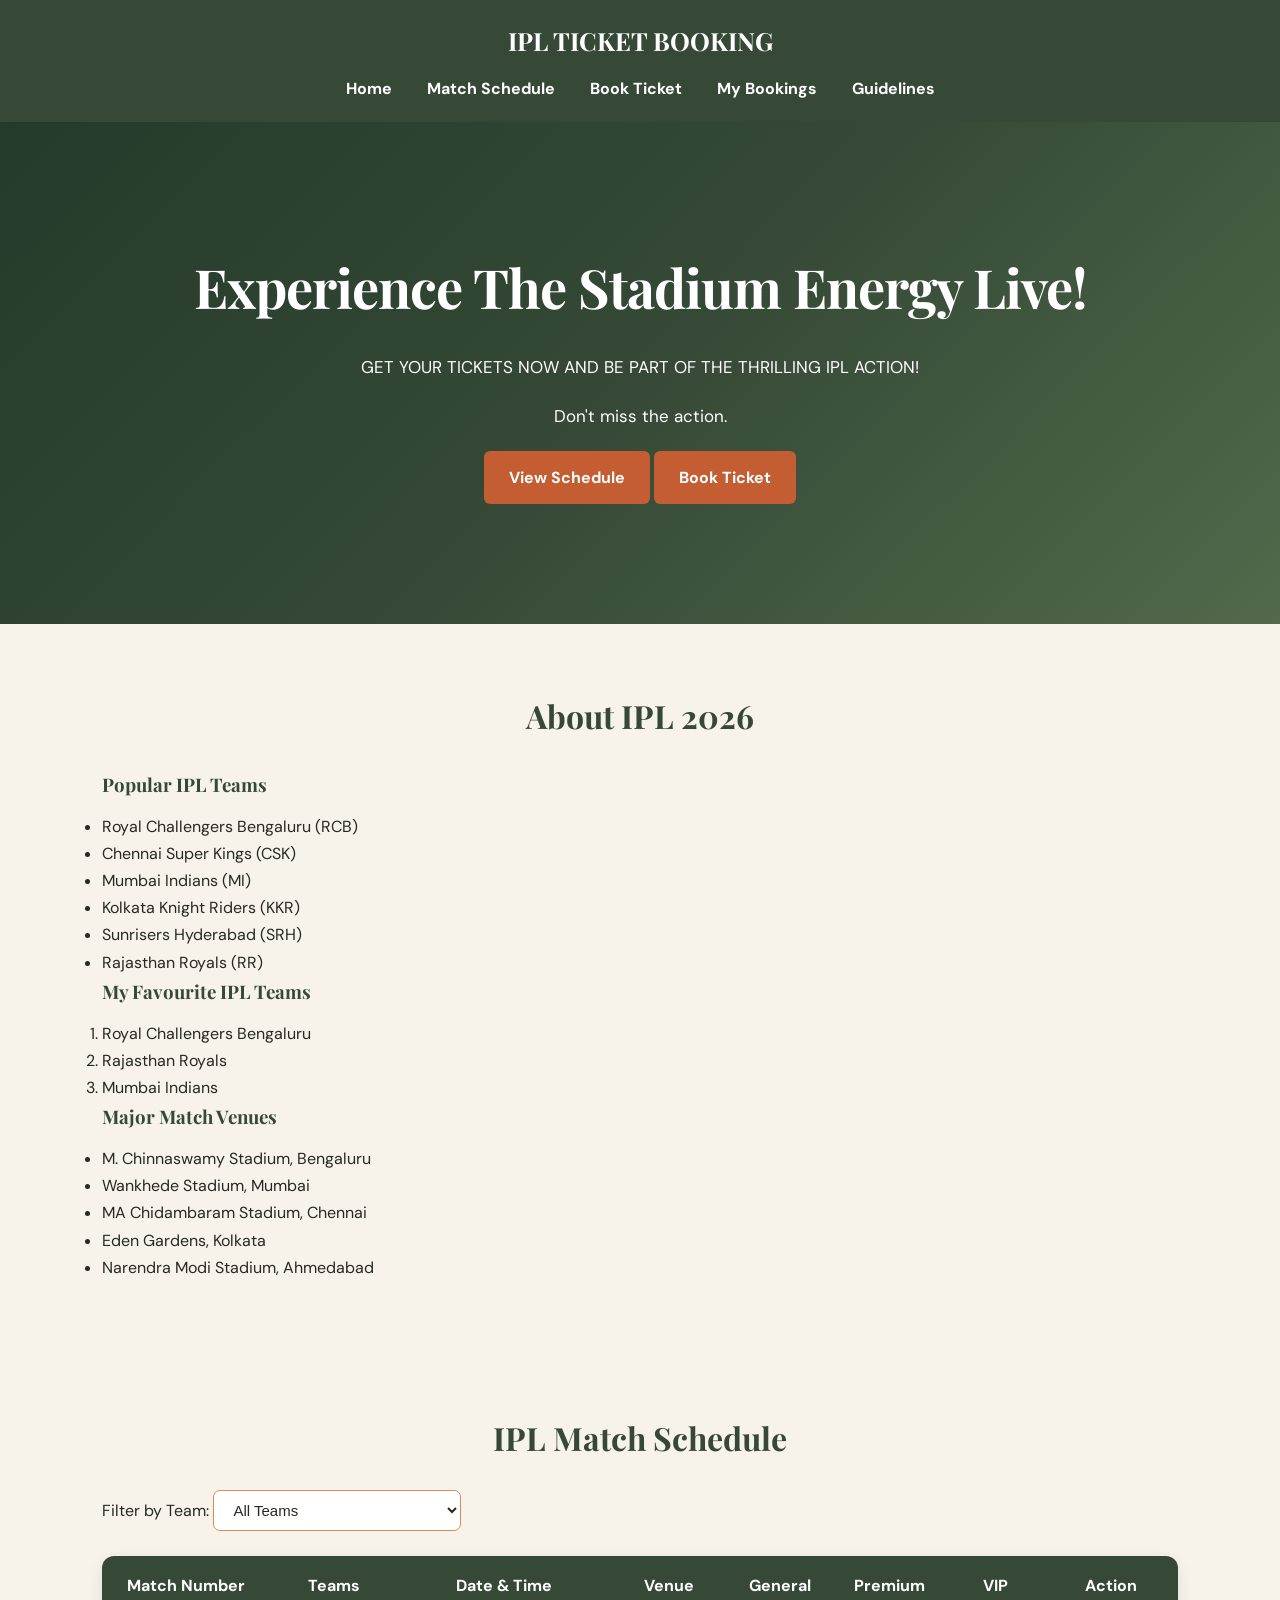
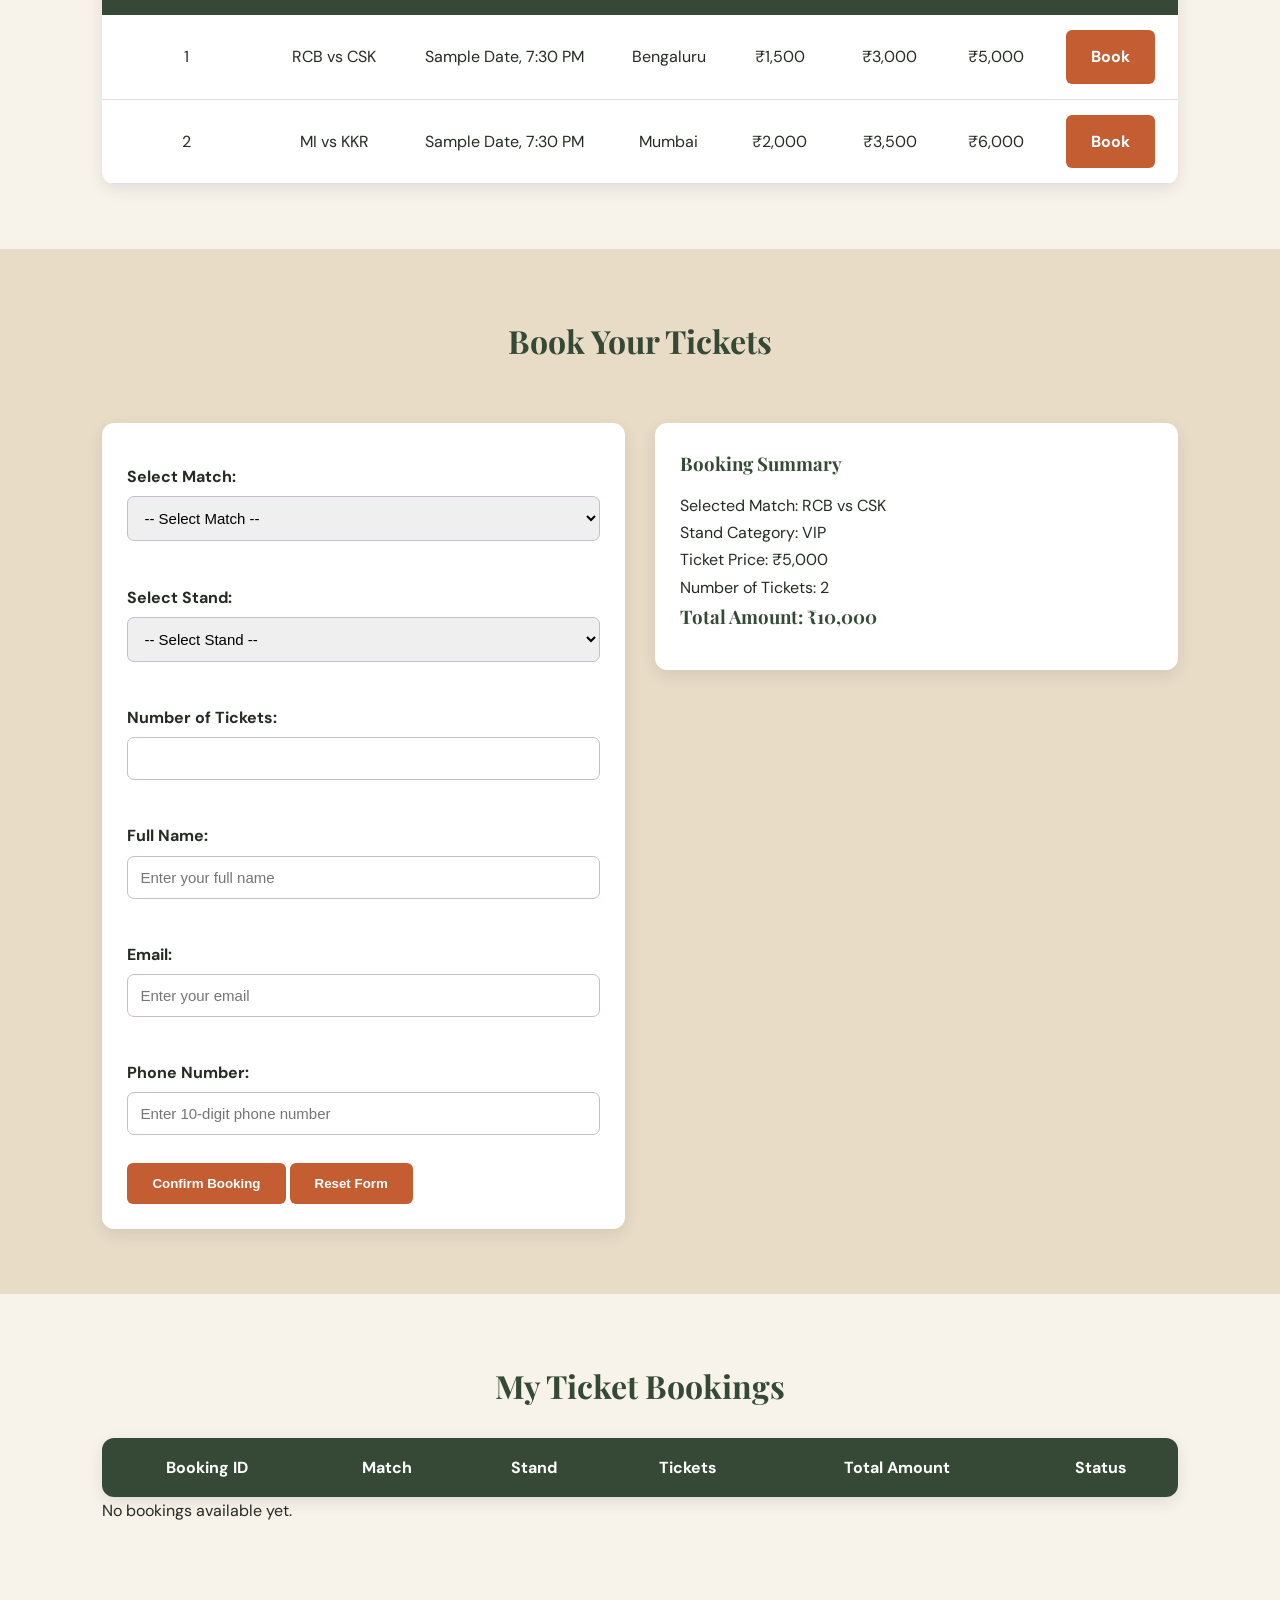
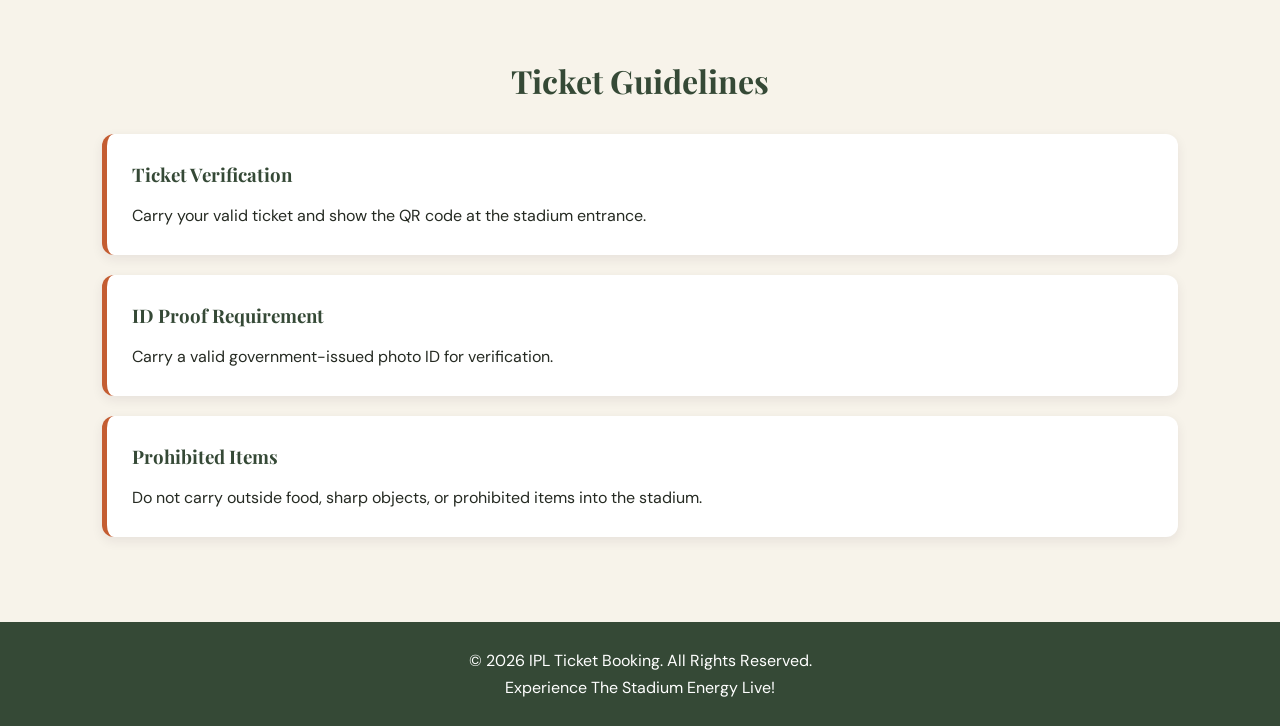
==== index.html @ 379258b3 "Initial commit: IPL Ticket Booking website" ====
<!DOCTYPE html>
<html lang="en">

<head>
    <meta charset="UTF-8">
    <meta name="viewport" content="width=device-width, initial-scale=1.0">
    <title>IPL Ticket Booking</title>
    <link rel="stylesheet" href="styles.css">
</head>

<body>

<header id="home">

    <h1>IPL TICKET BOOKING</h1>

    <nav>
        <a href="#home">Home</a>
        <a href="#matches">Match Schedule</a>
        <a href="booking.html">Book Ticket</a>
        <a href="#mybookings">My Bookings</a>
        <a href="#guidelines">Guidelines</a>
    </nav>

</header>

<main>

    <!-- Home Banner -->
    <section id="home-banner">

        <h1>Experience The Stadium Energy Live!</h1>

        <p>GET YOUR TICKETS NOW AND BE PART OF THE THRILLING IPL ACTION!</p>

        <p>Don't miss the action.</p>

        <a href="#matches">View Schedule</a>
        <a href="booking.html">Book Ticket</a>

    </section>

    <!-- About IPL -->
    <section id="about">

        <h2>About IPL 2026</h2>

        <h3>Popular IPL Teams</h3>

        <ul>
            <li>Royal Challengers Bengaluru (RCB)</li>
            <li>Chennai Super Kings (CSK)</li>
            <li>Mumbai Indians (MI)</li>
            <li>Kolkata Knight Riders (KKR)</li>
            <li>Sunrisers Hyderabad (SRH)</li>
            <li>Rajasthan Royals (RR)</li>
        </ul>

        <h3>My Favourite IPL Teams</h3>

        <ol>
            <li>Royal Challengers Bengaluru</li>
            <li>Rajasthan Royals</li>
            <li>Mumbai Indians</li>
        </ol>

        <h3>Major Match Venues</h3>

        <ul>
            <li>M. Chinnaswamy Stadium, Bengaluru</li>
            <li>Wankhede Stadium, Mumbai</li>
            <li>MA Chidambaram Stadium, Chennai</li>
            <li>Eden Gardens, Kolkata</li>
            <li>Narendra Modi Stadium, Ahmedabad</li>
        </ul>

    </section>

    <!-- Match Schedule -->
    <section id="matches">

        <h2>IPL Match Schedule</h2>

        <label for="team-filter">Filter by Team:</label>

        <select id="team-filter">
            <option value="all">All Teams</option>
            <option value="RCB">Royal Challengers Bengaluru</option>
            <option value="CSK">Chennai Super Kings</option>
            <option value="MI">Mumbai Indians</option>
            <option value="KKR">Kolkata Knight Riders</option>
        </select>

        <table>

            <thead>
                <tr>
                    <th>Match Number</th>
                    <th>Teams</th>
                    <th>Date & Time</th>
                    <th>Venue</th>
                    <th>General</th>
                    <th>Premium</th>
                    <th>VIP</th>
                    <th>Action</th>
                </tr>
            </thead>

            <tbody>

                <tr>
                    <td>1</td>
                    <td>RCB vs CSK</td>
                    <td>Sample Date, 7:30 PM</td>
                    <td>Bengaluru</td>
                    <td>₹1,500</td>
                    <td>₹3,000</td>
                    <td>₹5,000</td>
                    <td><a href="#booking">Book</a></td>
                </tr>

                <tr>
                    <td>2</td>
                    <td>MI vs KKR</td>
                    <td>Sample Date, 7:30 PM</td>
                    <td>Mumbai</td>
                    <td>₹2,000</td>
                    <td>₹3,500</td>
                    <td>₹6,000</td>
                    <td><a href="#booking">Book</a></td>
                </tr>

            </tbody>

        </table>

    </section>

    <!-- Booking Form -->
    <section id="booking">

        <h2>Book Your Tickets</h2>

        <form action="#" method="get">

            <label for="match">Select Match:</label>

            <select id="match" name="match" required>
                <option value="" selected disabled>-- Select Match --</option>
                <option value="RCB vs CSK">RCB vs CSK</option>
                <option value="MI vs KKR">MI vs KKR</option>
            </select>

            <br><br>

            <label for="stand">Select Stand:</label>

            <select id="stand" name="stand" required>
                <option value="" selected disabled>-- Select Stand --</option>
                <option value="General">General</option>
                <option value="Premium">Premium</option>
                <option value="VIP">VIP</option>
            </select>

            <br><br>

            <label for="quantity">Number of Tickets:</label>

            <input
                type="number"
                id="quantity"
                name="quantity"
                min="1"
                max="10"
                required
            >

            <br><br>

            <label for="name">Full Name:</label>

            <input
                type="text"
                id="name"
                name="name"
                placeholder="Enter your full name"
                minlength="3"
                maxlength="50"
                required
            >

            <br><br>

            <label for="email">Email:</label>

            <input
                type="email"
                id="email"
                name="email"
                placeholder="Enter your email"
                required
            >

            <br><br>

            <label for="phone">Phone Number:</label>

            <input
                type="tel"
                id="phone"
                name="phone"
                placeholder="Enter 10-digit phone number"
                pattern="[0-9]{10}"
                title="Please enter exactly 10 digits"
                required
            >

            <br><br>

            <button type="submit">Confirm Booking</button>

            <button type="reset">Reset Form</button>

        </form>

        <aside>

            <h3>Booking Summary</h3>

            <p>Selected Match: RCB vs CSK</p>
            <p>Stand Category: VIP</p>
            <p>Ticket Price: ₹5,000</p>
            <p>Number of Tickets: 2</p>

            <h3>Total Amount: ₹10,000</h3>

        </aside>

    </section>

    <!-- My Bookings -->
    <section id="mybookings">

        <h2>My Ticket Bookings</h2>

        <table>

            <thead>
                <tr>
                    <th>Booking ID</th>
                    <th>Match</th>
                    <th>Stand</th>
                    <th>Tickets</th>
                    <th>Total Amount</th>
                    <th>Status</th>
                </tr>
            </thead>

            <tbody>
                <!-- Booking records will appear here later -->
            </tbody>

        </table>

        <p>No bookings available yet.</p>

    </section>

    <!-- Guidelines -->
    <section id="guidelines">

        <h2>Ticket Guidelines</h2>

        <div>

            <article>
                <h3>Ticket Verification</h3>
                <p>Carry your valid ticket and show the QR code at the stadium entrance.</p>
            </article>

            <article>
                <h3>ID Proof Requirement</h3>
                <p>Carry a valid government-issued photo ID for verification.</p>
            </article>

            <article>
                <h3>Prohibited Items</h3>
                <p>Do not carry outside food, sharp objects, or prohibited items into the stadium.</p>
            </article>

        </div>

    </section>

</main>

<footer>

    <p>© 2026 IPL Ticket Booking. All Rights Reserved.</p>
    <p>Experience The Stadium Energy Live!</p>

</footer>

<script src="app.js"></script>

</body>
</html>
---- styles.css ----
@import url('https://fonts.googleapis.com/css2?family=DM+Sans:wght@400;500;600;700&family=Playfair+Display:wght@600;700;800&display=swap');

:root {
    --primary: #354936;
    --secondary: #C45D32;
    --accent: #D98A58;
    --background: #F7F3EA;
    --text: #252A22;
    --white: #FFFFFF;
}




* {
    margin: 0;
    padding: 0;
    box-sizing: border-box;
}

html {
    scroll-behavior: smooth;
    scroll-padding-top: 85px;
}

body {
    font-family: 'DM Sans', sans-serif;
    background-color: var(--background);
    color: var(--text);
    line-height: 1.7;
}

h1, h2, h3 {
    font-family: 'Playfair Display', serif;
}




header {
    background-color: var(--primary);
    padding: 20px 7%;
    position: sticky;
    top: 0;
    z-index: 1000;
}

header h1 {
    color: var(--white);
    text-align: center;
    margin-bottom: 12px;
    font-size: 25px;
}

nav a:hover {
    color: var(--accent);
}

nav {
    display: flex;
    justify-content: center;
    align-items: center;
    gap: 35px;
    flex-wrap: wrap;
}

nav a {
    color: var(--white);
    text-decoration: none;
    font-weight: bold;
    transition: 0.3s;
}

nav a:hover {
    color: var(--secondary);
}



#home-banner {
    background: linear-gradient(
        135deg,
        #253A2A,
        #354936,
        #52694B
    );

    color: var(--white);
    text-align: center;
    padding: 120px 20px;
}

#home-banner h1 {
    font-size: 54px;
    margin-bottom: 20px;
    letter-spacing: -1px;
}

#home-banner p {
    font-size: 17px;
    margin-bottom: 20px;
}




button,
#home-banner a,
table a {
    display: inline-block;
    background-color: var(--secondary);
    color: var(--white);
    padding: 13px 25px;
    border: none;
    border-radius: 6px;
    text-decoration: none;
    font-weight: 700;
    cursor: pointer;
    transition: 0.3s ease;
}

button:hover,
#home-banner a:hover,
table a:hover {
    background-color: #A94727;
    transform: translateY(-3px);
}


section {
    padding: 65px 8%;
}

section h2 {
    color: var(--primary);
    font-size: 32px;
    margin-bottom: 25px;
    text-align: center;
}

section h3 {
    color: var(--primary);
    margin-bottom: 12px;
}




table {
    width: 100%;
    border-collapse: collapse;
    margin-top: 25px;
    background-color: var(--white);
    border-radius: 12px;
    overflow: hidden;
    box-shadow: 0 5px 15px rgba(48, 27, 53, 0.1);
}

th {
    background-color: var(--primary);
    color: var(--white);
    padding: 16px;
}

td {
    padding: 15px;
    text-align: center;
    border-bottom: 1px solid #E5DCE8;
}

tr:hover {
    background-color: #F8F2FA;
}




#matches select {
    padding: 10px 15px;
    border: 1px solid var(--accent);
    border-radius: 7px;
    background-color: var(--white);
    color: var(--text);
    font-size: 15px;
}




#booking {
    background-color: #EAE0EF;

    display: grid;
    grid-template-columns: 1fr 1fr;
    gap: 30px;
    align-items: start;
}
#booking h2 {
    grid-column: 1 / -1;
}

#booking form,
#booking aside {
    background-color: var(--white);
    padding: 25px;
    border-radius: 14px;
    box-shadow: 0 5px 15px rgba(48, 27, 53, 0.1);
}

#booking form label {
    display: block;
    margin-top: 15px;
    font-weight: bold;
}

#booking input,
#booking select {
    width: 100%;
    padding: 12px;
    margin-top: 6px;
    border: 1px solid #CBBAD2;
    border-radius: 7px;
    font-size: 15px;
}

#booking input:focus,
#booking select:focus {
    outline: none;
    border-color: var(--accent);
    box-shadow: 0 0 5px rgba(167, 139, 184, 0.4);
}




#mybookings table {
    margin-top: 25px;
}




#guidelines article {
    background-color: var(--white);
    padding: 25px;
    margin: 20px 0;
    border-radius: 12px;
    border-left: 5px solid var(--accent);
    box-shadow: 0 4px 12px rgba(48, 27, 53, 0.08);
}




footer {
    background-color: var(--primary);
    color: var(--white);
    text-align: center;
    padding: 25px;
}




@media (max-width: 768px) {

    header {
        padding: 15px 5%;
    }

    nav {
        gap: 15px;
    }

    #home-banner {
        padding: 75px 15px;
    }

    #home-banner h1 {
        font-size: 32px;
    }

    #home-banner p {
        font-size: 16px;
    }

    section {
        padding: 40px 5%;
    }

    #booking {
        grid-template-columns: 1fr;
    }

    table {
        font-size: 12px;
    }

    th,
    td {
        padding: 8px;
    }
}




@media (max-width: 480px) {

    #home-banner h1 {
        font-size: 27px;
    }

    nav {
        gap: 10px;
        font-size: 13px;
    }

    button,
    #home-banner a {
        padding: 10px 16px;
        font-size: 13px;
    }
}


th {
    background-color: var(--primary);
}

tr:hover {
    background-color: #F0E8D9;
}



#booking {
    background-color: #E8DCC6;
}

#booking form,
#booking aside {
    background-color: var(--white);
    border-radius: 12px;
}



#guidelines article {
    border-left: 5px solid var(--secondary);
}



footer {
    background-color: var(--primary);
    color: var(--white);
}

/* Toast Notification */

.toast {
    position: fixed;
    bottom: 30px;
    right: 30px;
    background-color: #354936;
    color: #FFFFFF;
    padding: 15px 25px;
    border-radius: 8px;
    font-family: 'DM Sans', sans-serif;
    font-size: 15px;
    box-shadow: 0 4px 12px rgba(0, 0, 0, 0.2);
    z-index: 1000;
    animation: toastAppear 0.4s ease;
}

@keyframes toastAppear {
    from {
        opacity: 0;
        transform: translateY(20px);
    }

    to {
        opacity: 1;
        transform: translateY(0);
    }
}
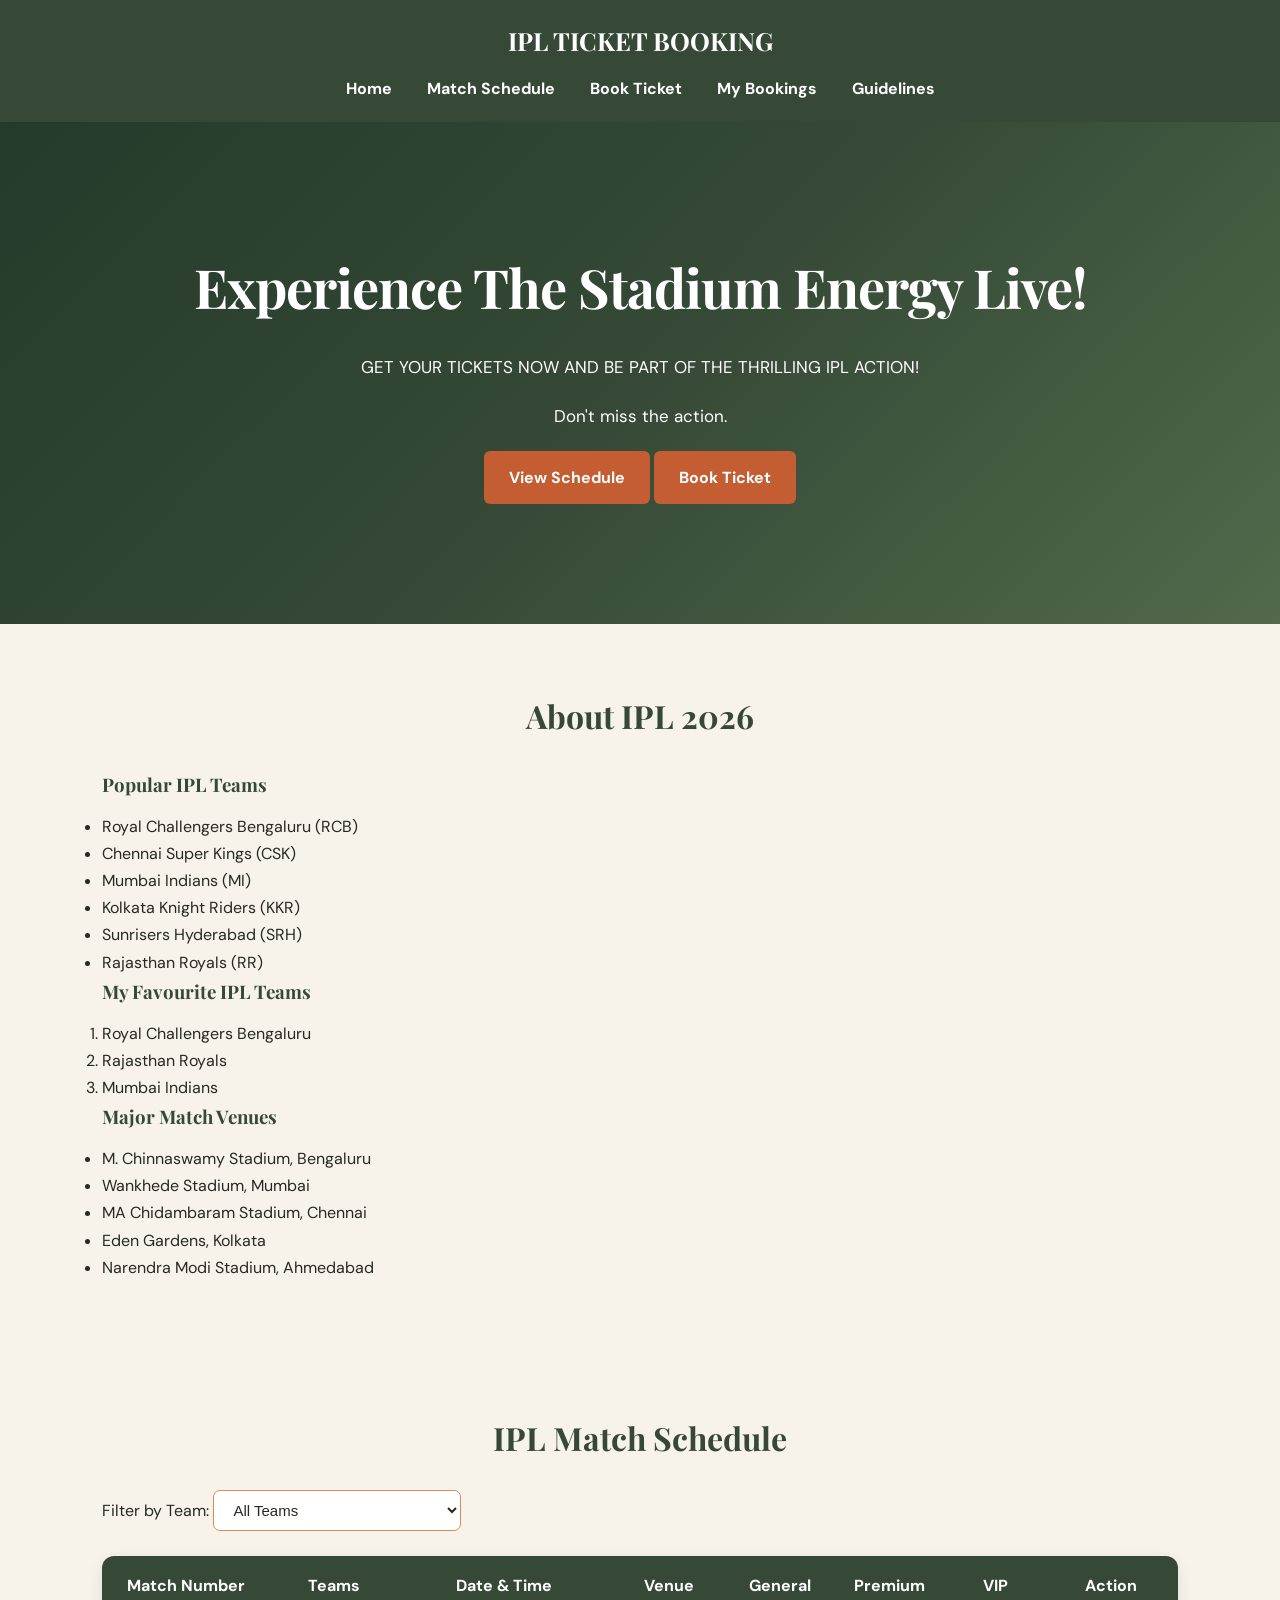
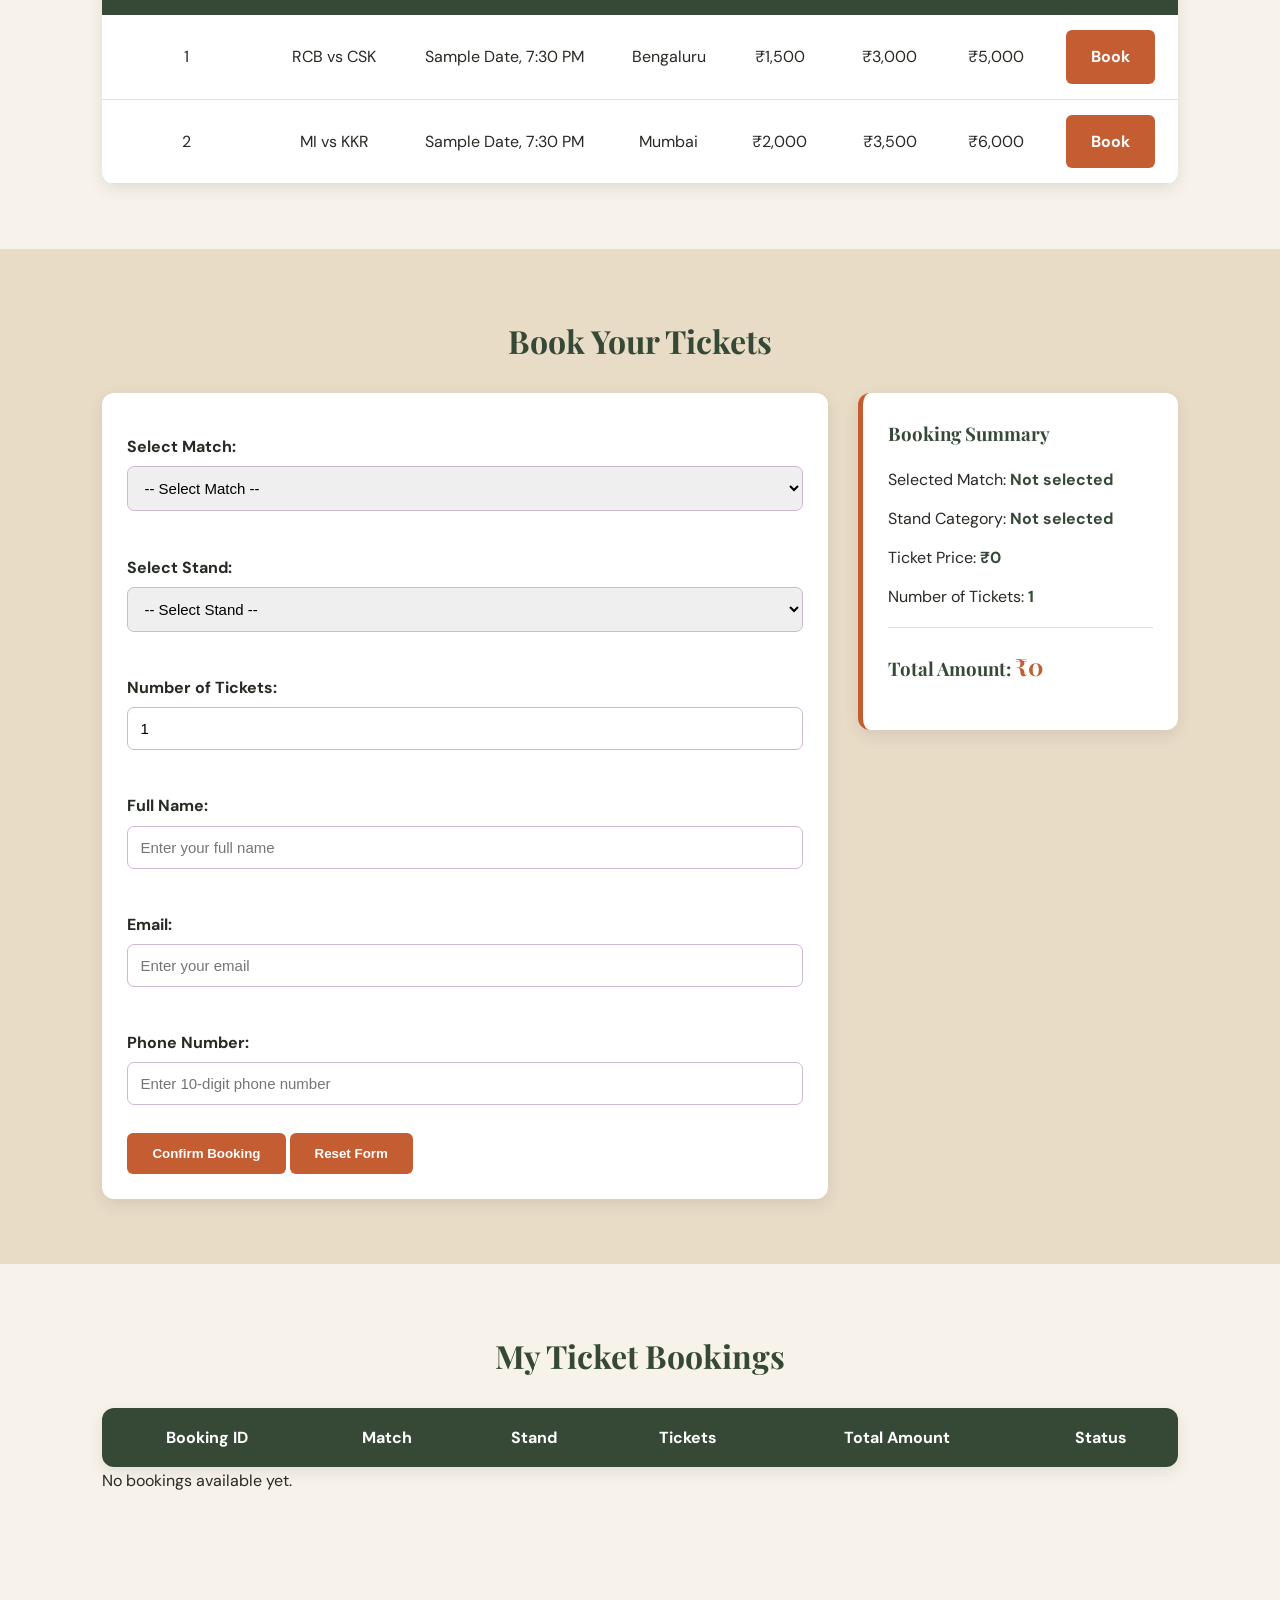
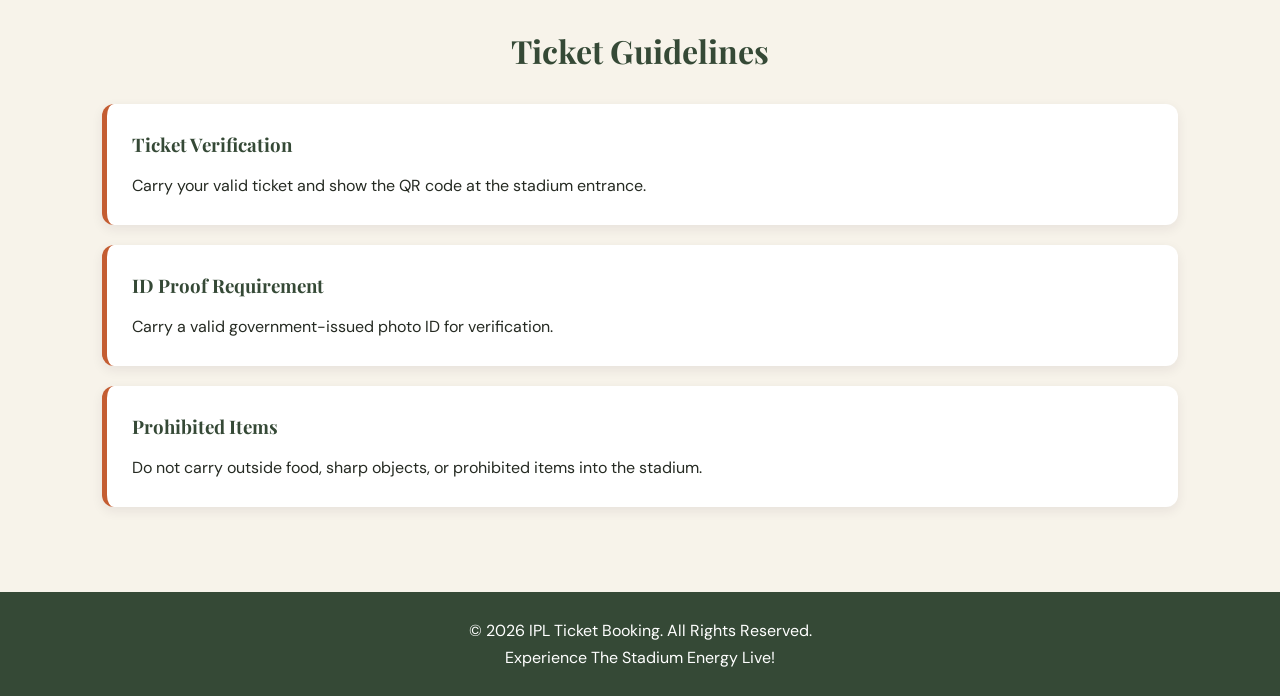
==== commit 12459f35: "Completed Activity 7 - JavaScript Live Booking Summary" ====
--- a/index.html
+++ b/index.html
@@ -1,8 +1,8 @@
+
 
 
 <!DOCTYPE html>
 <html lang="en">
-
 <head>
     <meta charset="UTF-8">
     <meta name="viewport" content="width=device-width, initial-scale=1.0">
@@ -13,42 +13,30 @@
 <body>
 
 <header id="home">
-
     <h1>IPL TICKET BOOKING</h1>
-
     <nav>
         <a href="#home">Home</a>
         <a href="#matches">Match Schedule</a>
-        <a href="booking.html">Book Ticket</a>
+        <a href="#booking">Book Ticket</a>
         <a href="#mybookings">My Bookings</a>
         <a href="#guidelines">Guidelines</a>
     </nav>
-
 </header>
 
 <main>
 
-    <!-- Home Banner -->
     <section id="home-banner">
-
         <h1>Experience The Stadium Energy Live!</h1>
-
         <p>GET YOUR TICKETS NOW AND BE PART OF THE THRILLING IPL ACTION!</p>
-
         <p>Don't miss the action.</p>
-
         <a href="#matches">View Schedule</a>
-        <a href="booking.html">Book Ticket</a>
-
-    </section>
-
-    <!-- About IPL -->
+        <a href="#booking">Book Ticket</a>
+    </section>
+
     <section id="about">
-
         <h2>About IPL 2026</h2>
 
         <h3>Popular IPL Teams</h3>
-
         <ul>
             <li>Royal Challengers Bengaluru (RCB)</li>
             <li>Chennai Super Kings (CSK)</li>
@@ -59,7 +47,6 @@
         </ul>
 
         <h3>My Favourite IPL Teams</h3>
-
         <ol>
             <li>Royal Challengers Bengaluru</li>
             <li>Rajasthan Royals</li>
@@ -67,7 +54,6 @@
         </ol>
 
         <h3>Major Match Venues</h3>
-
         <ul>
             <li>M. Chinnaswamy Stadium, Bengaluru</li>
             <li>Wankhede Stadium, Mumbai</li>
@@ -75,16 +61,12 @@
             <li>Eden Gardens, Kolkata</li>
             <li>Narendra Modi Stadium, Ahmedabad</li>
         </ul>
-
-    </section>
-
-    <!-- Match Schedule -->
+    </section>
+
     <section id="matches">
-
         <h2>IPL Match Schedule</h2>
 
         <label for="team-filter">Filter by Team:</label>
-
         <select id="team-filter">
             <option value="all">All Teams</option>
             <option value="RCB">Royal Challengers Bengaluru</option>
@@ -94,12 +76,11 @@
         </select>
 
         <table>
-
             <thead>
                 <tr>
                     <th>Match Number</th>
                     <th>Teams</th>
-                    <th>Date & Time</th>
+                    <th>Date &amp; Time</th>
                     <th>Venue</th>
                     <th>General</th>
                     <th>Premium</th>
@@ -107,9 +88,7 @@
                     <th>Action</th>
                 </tr>
             </thead>
-
             <tbody>
-
                 <tr>
                     <td>1</td>
                     <td>RCB vs CSK</td>
@@ -120,7 +99,6 @@
                     <td>₹5,000</td>
                     <td><a href="#booking">Book</a></td>
                 </tr>
-
                 <tr>
                     <td>2</td>
                     <td>MI vs KKR</td>
@@ -131,122 +109,125 @@
                     <td>₹6,000</td>
                     <td><a href="#booking">Book</a></td>
                 </tr>
-
             </tbody>
-
         </table>
-
-    </section>
-
-    <!-- Booking Form -->
+    </section>
+
+    <!-- ACTIVITY 7: SELECTOR FORMS AND LIVE INTERACTION -->
     <section id="booking">
-
         <h2>Book Your Tickets</h2>
 
-        <form action="#" method="get">
-
-            <label for="match">Select Match:</label>
-
-            <select id="match" name="match" required>
-                <option value="" selected disabled>-- Select Match --</option>
-                <option value="RCB vs CSK">RCB vs CSK</option>
-                <option value="MI vs KKR">MI vs KKR</option>
-            </select>
-
-            <br><br>
-
-            <label for="stand">Select Stand:</label>
-
-            <select id="stand" name="stand" required>
-                <option value="" selected disabled>-- Select Stand --</option>
-                <option value="General">General</option>
-                <option value="Premium">Premium</option>
-                <option value="VIP">VIP</option>
-            </select>
-
-            <br><br>
-
-            <label for="quantity">Number of Tickets:</label>
-
-            <input
-                type="number"
-                id="quantity"
-                name="quantity"
-                min="1"
-                max="10"
-                required
-            >
-
-            <br><br>
-
-            <label for="name">Full Name:</label>
-
-            <input
-                type="text"
-                id="name"
-                name="name"
-                placeholder="Enter your full name"
-                minlength="3"
-                maxlength="50"
-                required
-            >
-
-            <br><br>
-
-            <label for="email">Email:</label>
-
-            <input
-                type="email"
-                id="email"
-                name="email"
-                placeholder="Enter your email"
-                required
-            >
-
-            <br><br>
-
-            <label for="phone">Phone Number:</label>
-
-            <input
-                type="tel"
-                id="phone"
-                name="phone"
-                placeholder="Enter 10-digit phone number"
-                pattern="[0-9]{10}"
-                title="Please enter exactly 10 digits"
-                required
-            >
-
-            <br><br>
-
-            <button type="submit">Confirm Booking</button>
-
-            <button type="reset">Reset Form</button>
-
-        </form>
-
-        <aside>
-
-            <h3>Booking Summary</h3>
-
-            <p>Selected Match: RCB vs CSK</p>
-            <p>Stand Category: VIP</p>
-            <p>Ticket Price: ₹5,000</p>
-            <p>Number of Tickets: 2</p>
-
-            <h3>Total Amount: ₹10,000</h3>
-
-        </aside>
-
-    </section>
-
-    <!-- My Bookings -->
+        <div class="booking-container">
+
+            <form id="booking-form">
+
+                <label for="match">Select Match:</label>
+                <select id="match" name="match" required>
+                    <option value="">-- Select Match --</option>
+                    <option value="RCB vs CSK">RCB vs CSK</option>
+                    <option value="MI vs KKR">MI vs KKR</option>
+                </select>
+
+                <br><br>
+
+                <label for="stand">Select Stand:</label>
+                <select id="stand" name="stand" required>
+                    <option value="">-- Select Stand --</option>
+                    <option value="General">General</option>
+                    <option value="Premium">Premium</option>
+                    <option value="VIP">VIP</option>
+                </select>
+
+                <br><br>
+
+                <label for="quantity">Number of Tickets:</label>
+                <input
+                    type="number"
+                    id="quantity"
+                    name="quantity"
+                    min="1"
+                    max="10"
+                    value="1"
+                    required
+                >
+
+                <br><br>
+
+                <label for="name">Full Name:</label>
+                <input
+                    type="text"
+                    id="name"
+                    name="name"
+                    placeholder="Enter your full name"
+                    minlength="3"
+                    maxlength="50"
+                    required
+                >
+
+                <br><br>
+
+                <label for="email">Email:</label>
+                <input
+                    type="email"
+                    id="email"
+                    name="email"
+                    placeholder="Enter your email"
+                    required
+                >
+
+                <br><br>
+
+                <label for="phone">Phone Number:</label>
+                <input
+                    type="tel"
+                    id="phone"
+                    name="phone"
+                    placeholder="Enter 10-digit phone number"
+                    pattern="[0-9]{10}"
+                    title="Please enter exactly 10 digits"
+                    required
+                >
+
+                <br><br>
+
+                <button type="submit">Confirm Booking</button>
+                <button type="reset">Reset Form</button>
+
+            </form>
+
+            <!-- LIVE BOOKING SUMMARY CARD -->
+            <aside class="booking-summary">
+                <h3>Booking Summary</h3>
+
+                <p>Selected Match:
+                    <strong id="summary-match">Not selected</strong>
+                </p>
+
+                <p>Stand Category:
+                    <strong id="summary-stand">Not selected</strong>
+                </p>
+
+                <p>Ticket Price:
+                    <strong id="summary-price">₹0</strong>
+                </p>
+
+                <p>Number of Tickets:
+                    <strong id="summary-quantity">1</strong>
+                </p>
+
+                <hr>
+
+                <h3>Total Amount:
+                    <span id="summary-total">₹0</span>
+                </h3>
+            </aside>
+
+        </div>
+    </section>
+
     <section id="mybookings">
-
         <h2>My Ticket Bookings</h2>
-
         <table>
-
             <thead>
                 <tr>
                     <th>Booking ID</th>
@@ -257,53 +238,42 @@
                     <th>Status</th>
                 </tr>
             </thead>
-
-            <tbody>
-                <!-- Booking records will appear here later -->
+            <tbody id="bookings-list">
+                <!-- Booking records can be added here later -->
             </tbody>
-
         </table>
-
-        <p>No bookings available yet.</p>
-
-    </section>
-
-    <!-- Guidelines -->
+        <p id="no-bookings">No bookings available yet.</p>
+    </section>
+
     <section id="guidelines">
-
         <h2>Ticket Guidelines</h2>
 
-        <div>
-
-            <article>
-                <h3>Ticket Verification</h3>
-                <p>Carry your valid ticket and show the QR code at the stadium entrance.</p>
-            </article>
-
-            <article>
-                <h3>ID Proof Requirement</h3>
-                <p>Carry a valid government-issued photo ID for verification.</p>
-            </article>
-
-            <article>
-                <h3>Prohibited Items</h3>
-                <p>Do not carry outside food, sharp objects, or prohibited items into the stadium.</p>
-            </article>
-
-        </div>
-
+        <article>
+            <h3>Ticket Verification</h3>
+            <p>Carry your valid ticket and show the QR code at the stadium entrance.</p>
+        </article>
+
+        <article>
+            <h3>ID Proof Requirement</h3>
+            <p>Carry a valid government-issued photo ID for verification.</p>
+        </article>
+
+        <article>
+            <h3>Prohibited Items</h3>
+            <p>Do not carry outside food, sharp objects, or prohibited items into the stadium.</p>
+        </article>
     </section>
 
 </main>
 
 <footer>
-
     <p>© 2026 IPL Ticket Booking. All Rights Reserved.</p>
     <p>Experience The Stadium Energy Live!</p>
-
 </footer>
 
+<!-- Toast notification -->
+<div id="toast" role="status" aria-live="polite"></div>
+
 <script src="app.js"></script>
-
 </body>
 </html>
--- a/styles.css
+++ b/styles.css
@@ -389,5 +389,159 @@
     }
 }
 
-
-
+/* ACTIVITY 7 - BOOKING SUMMARY */
+
+.booking-container {
+    display: flex;
+    justify-content: space-between;
+    align-items: flex-start;
+    gap: 40px;
+    flex-wrap: wrap;
+    margin-top: 25px;
+}
+
+#booking-form {
+    flex: 1;
+    min-width: 280px;
+}
+
+.booking-summary {
+    flex: 0 1 320px;
+    background-color: #FFFFFF;
+    padding: 25px;
+    border-radius: 12px;
+    box-shadow: 0 4px 15px rgba(0, 0, 0, 0.1);
+    border-left: 5px solid #C45D32;
+}
+
+.booking-summary h3 {
+    color: #354936;
+    margin-bottom: 18px;
+}
+
+.booking-summary p {
+    margin: 15px 0;
+    line-height: 1.5;
+}
+
+.booking-summary strong {
+    color: #354936;
+}
+
+.booking-summary hr {
+    border: none;
+    border-top: 1px solid #ddd;
+    margin: 18px 0;
+}
+
+#summary-total {
+    color: #C45D32;
+    font-size: 24px;
+    font-weight: bold;
+}
+
+@media (max-width: 768px) {
+
+    .booking-container {
+        flex-direction: column;
+    }
+
+    .booking-summary {
+        width: 100%;
+        box-sizing: border-box;
+    }
+
+}
+
+
+/* ACTIVITY 5 - TOAST NOTIFICATION */
+
+.toast {
+    position: fixed;
+    bottom: 30px;
+    right: 30px;
+    background-color: #354936;
+    color: #FFFFFF;
+    padding: 15px 25px;
+    border-radius: 8px;
+    font-family: 'DM Sans', sans-serif;
+    font-size: 15px;
+    box-shadow: 0 4px 12px rgba(0, 0, 0, 0.2);
+    z-index: 1000;
+    animation: toastAppear 0.4s ease;
+}
+
+@keyframes toastAppear {
+
+    from {
+        opacity: 0;
+        transform: translateY(20px);
+    }
+
+    to {
+        opacity: 1;
+        transform: translateY(0);
+    }
+
+}
+
+/* ACTIVITY 7 - FINAL BOOKING LAYOUT FIX */
+
+#booking {
+    display: block;
+}
+
+#booking h2 {
+    text-align: center;
+}
+
+.booking-container {
+    display: flex;
+    justify-content: space-between;
+    align-items: flex-start;
+    gap: 30px;
+    margin-top: 25px;
+}
+
+#booking-form {
+    flex: 1;
+    min-width: 280px;
+}
+
+.booking-summary {
+    flex: 0 1 320px;
+}
+
+#toast {
+    visibility: hidden;
+    opacity: 0;
+    position: fixed;
+    bottom: 30px;
+    right: 30px;
+    background-color: var(--primary);
+    color: white;
+    padding: 15px 25px;
+    border-radius: 8px;
+    z-index: 2000;
+    transition: opacity 0.3s;
+}
+
+#toast.show {
+    visibility: visible;
+    opacity: 1;
+}
+
+@media (max-width: 768px) {
+    .booking-container {
+        flex-direction: column;
+    }
+
+    #booking-form,
+    .booking-summary {
+        width: 100%;
+        box-sizing: border-box;
+    }
+}
+
+
+
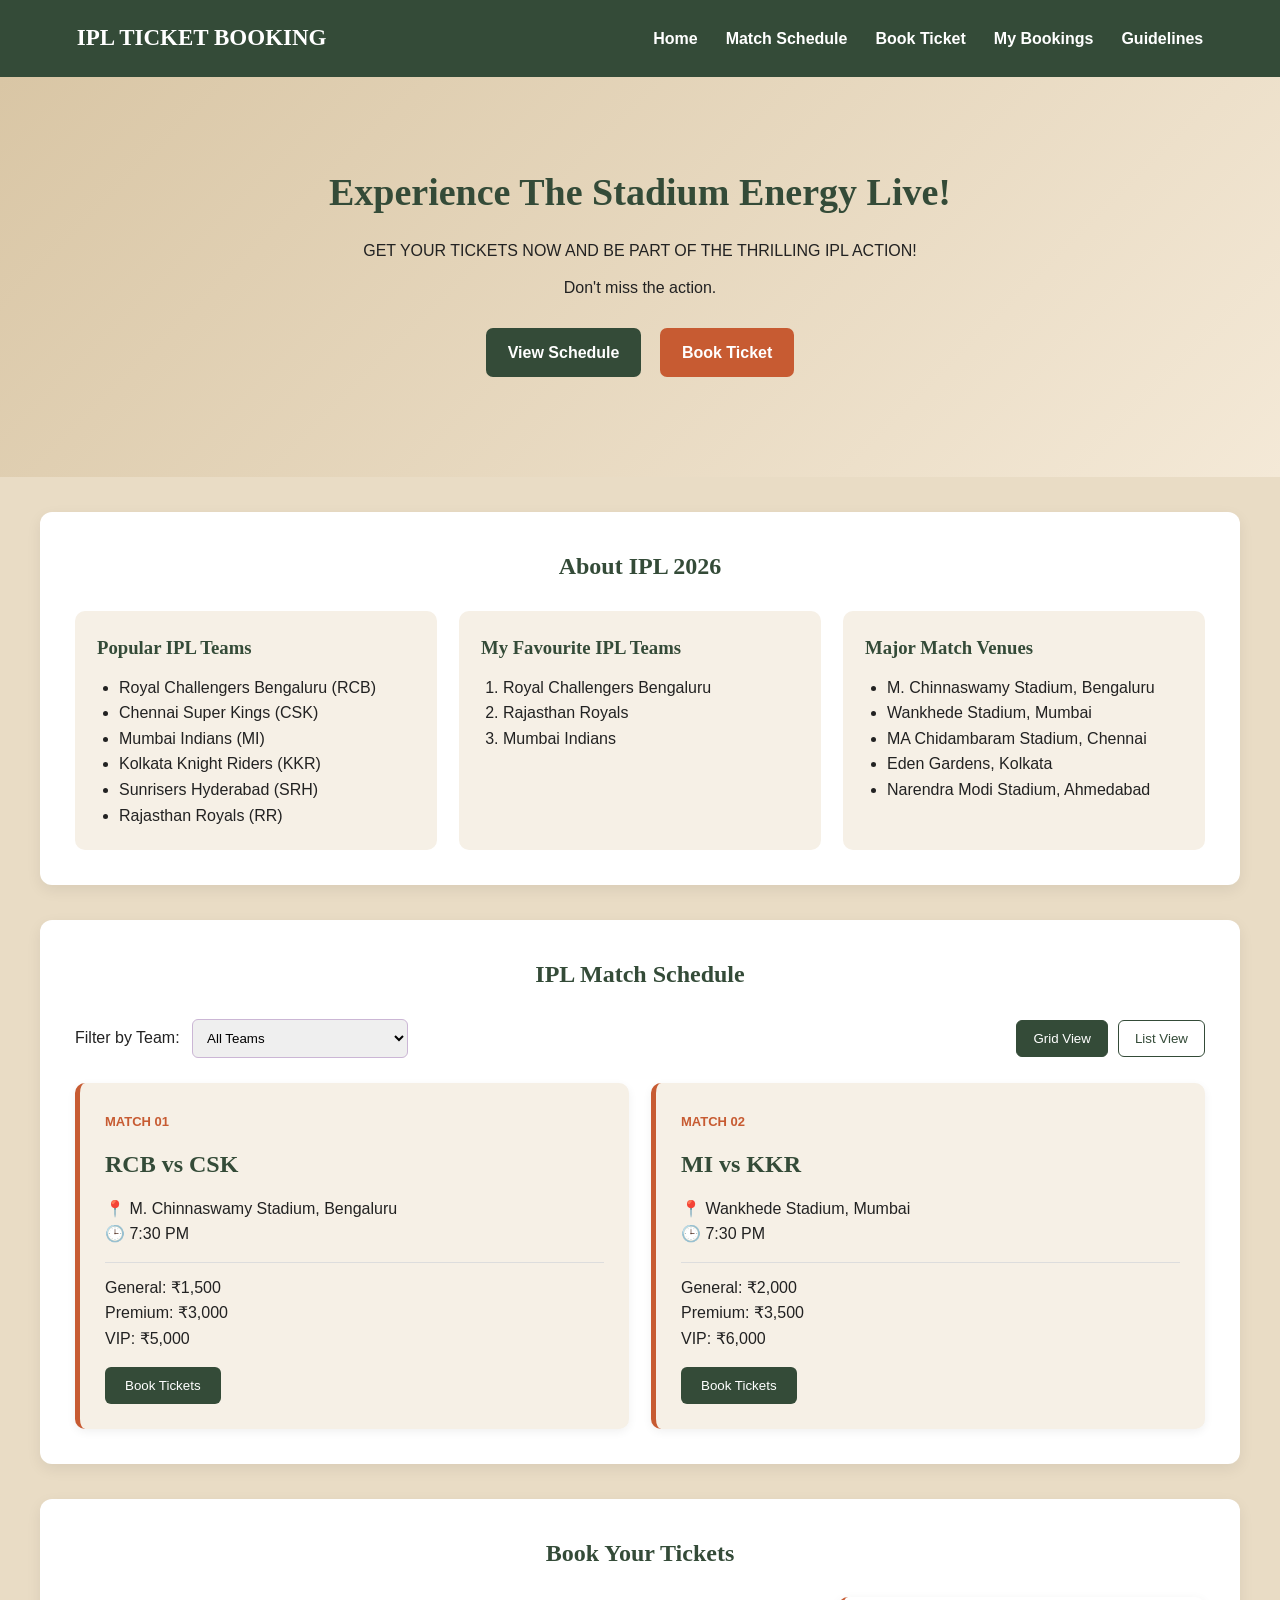
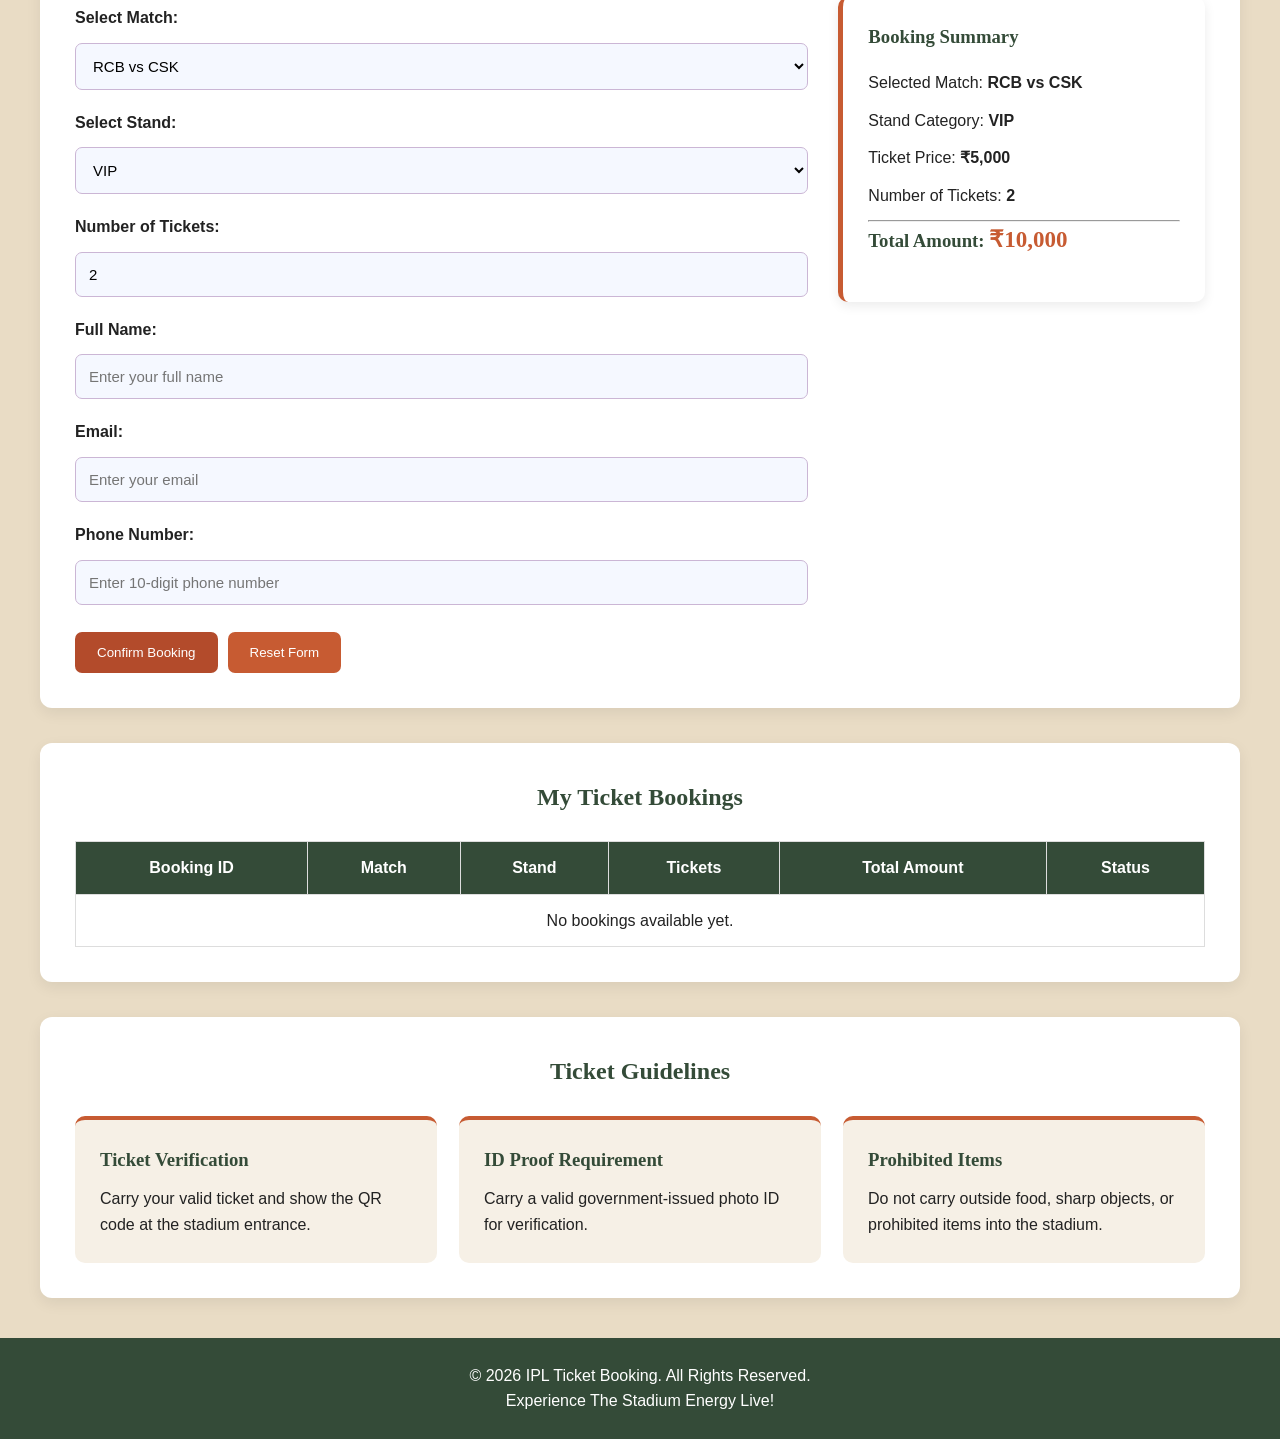
==== commit 1d12495b: "Completed Activity 8 - Responsive Layout" ====
--- a/index.html
+++ b/index.html
@@ -1,5 +1,3 @@
-
-
 
 <!DOCTYPE html>
 <html lang="en">
@@ -13,255 +11,329 @@
 <body>
 
 <header id="home">
-    <h1>IPL TICKET BOOKING</h1>
-    <nav>
-        <a href="#home">Home</a>
-        <a href="#matches">Match Schedule</a>
-        <a href="#booking">Book Ticket</a>
-        <a href="#mybookings">My Bookings</a>
-        <a href="#guidelines">Guidelines</a>
-    </nav>
+    <div class="navbar">
+
+        <a href="#home" class="logo">IPL TICKET BOOKING</a>
+
+        <button class="menu-toggle" id="menu-toggle"
+                aria-label="Toggle navigation"
+                aria-expanded="false"
+                aria-controls="nav-links">
+            ☰
+        </button>
+
+        <nav id="nav-links">
+            <a href="#home">Home</a>
+            <a href="#matches">Match Schedule</a>
+            <a href="#booking">Book Ticket</a>
+            <a href="#mybookings">My Bookings</a>
+            <a href="#guidelines">Guidelines</a>
+        </nav>
+
+    </div>
 </header>
 
 <main>
 
+    <!-- HOME BANNER -->
     <section id="home-banner">
         <h1>Experience The Stadium Energy Live!</h1>
         <p>GET YOUR TICKETS NOW AND BE PART OF THE THRILLING IPL ACTION!</p>
         <p>Don't miss the action.</p>
-        <a href="#matches">View Schedule</a>
-        <a href="#booking">Book Ticket</a>
-    </section>
-
-    <section id="about">
+
+        <a href="#matches" class="primary-btn">View Schedule</a>
+        <a href="#booking" class="secondary-btn">Book Ticket</a>
+    </section>
+
+    <!-- ABOUT IPL -->
+    <section id="about" class="content-section">
         <h2>About IPL 2026</h2>
 
-        <h3>Popular IPL Teams</h3>
-        <ul>
-            <li>Royal Challengers Bengaluru (RCB)</li>
-            <li>Chennai Super Kings (CSK)</li>
-            <li>Mumbai Indians (MI)</li>
-            <li>Kolkata Knight Riders (KKR)</li>
-            <li>Sunrisers Hyderabad (SRH)</li>
-            <li>Rajasthan Royals (RR)</li>
-        </ul>
-
-        <h3>My Favourite IPL Teams</h3>
-        <ol>
-            <li>Royal Challengers Bengaluru</li>
-            <li>Rajasthan Royals</li>
-            <li>Mumbai Indians</li>
-        </ol>
-
-        <h3>Major Match Venues</h3>
-        <ul>
-            <li>M. Chinnaswamy Stadium, Bengaluru</li>
-            <li>Wankhede Stadium, Mumbai</li>
-            <li>MA Chidambaram Stadium, Chennai</li>
-            <li>Eden Gardens, Kolkata</li>
-            <li>Narendra Modi Stadium, Ahmedabad</li>
-        </ul>
-    </section>
-
-    <section id="matches">
+        <div class="about-grid">
+
+            <article>
+                <h3>Popular IPL Teams</h3>
+                <ul>
+                    <li>Royal Challengers Bengaluru (RCB)</li>
+                    <li>Chennai Super Kings (CSK)</li>
+                    <li>Mumbai Indians (MI)</li>
+                    <li>Kolkata Knight Riders (KKR)</li>
+                    <li>Sunrisers Hyderabad (SRH)</li>
+                    <li>Rajasthan Royals (RR)</li>
+                </ul>
+            </article>
+
+            <article>
+                <h3>My Favourite IPL Teams</h3>
+                <ol>
+                    <li>Royal Challengers Bengaluru</li>
+                    <li>Rajasthan Royals</li>
+                    <li>Mumbai Indians</li>
+                </ol>
+            </article>
+
+            <article>
+                <h3>Major Match Venues</h3>
+                <ul>
+                    <li>M. Chinnaswamy Stadium, Bengaluru</li>
+                    <li>Wankhede Stadium, Mumbai</li>
+                    <li>MA Chidambaram Stadium, Chennai</li>
+                    <li>Eden Gardens, Kolkata</li>
+                    <li>Narendra Modi Stadium, Ahmedabad</li>
+                </ul>
+            </article>
+
+        </div>
+    </section>
+
+    <!-- MATCH SCHEDULE -->
+    <section id="matches" class="content-section">
+
         <h2>IPL Match Schedule</h2>
 
-        <label for="team-filter">Filter by Team:</label>
-        <select id="team-filter">
-            <option value="all">All Teams</option>
-            <option value="RCB">Royal Challengers Bengaluru</option>
-            <option value="CSK">Chennai Super Kings</option>
-            <option value="MI">Mumbai Indians</option>
-            <option value="KKR">Kolkata Knight Riders</option>
-        </select>
-
-        <table>
-            <thead>
-                <tr>
-                    <th>Match Number</th>
-                    <th>Teams</th>
-                    <th>Date &amp; Time</th>
-                    <th>Venue</th>
-                    <th>General</th>
-                    <th>Premium</th>
-                    <th>VIP</th>
-                    <th>Action</th>
-                </tr>
-            </thead>
-            <tbody>
-                <tr>
-                    <td>1</td>
-                    <td>RCB vs CSK</td>
-                    <td>Sample Date, 7:30 PM</td>
-                    <td>Bengaluru</td>
-                    <td>₹1,500</td>
-                    <td>₹3,000</td>
-                    <td>₹5,000</td>
-                    <td><a href="#booking">Book</a></td>
-                </tr>
-                <tr>
-                    <td>2</td>
-                    <td>MI vs KKR</td>
-                    <td>Sample Date, 7:30 PM</td>
-                    <td>Mumbai</td>
-                    <td>₹2,000</td>
-                    <td>₹3,500</td>
-                    <td>₹6,000</td>
-                    <td><a href="#booking">Book</a></td>
-                </tr>
-            </tbody>
-        </table>
-    </section>
-
-    <!-- ACTIVITY 7: SELECTOR FORMS AND LIVE INTERACTION -->
-    <section id="booking">
+        <div class="match-controls">
+
+            <div>
+                <label for="team-filter">Filter by Team:</label>
+
+                <select id="team-filter">
+                    <option value="all">All Teams</option>
+                    <option value="RCB">Royal Challengers Bengaluru</option>
+                    <option value="CSK">Chennai Super Kings</option>
+                    <option value="MI">Mumbai Indians</option>
+                    <option value="KKR">Kolkata Knight Riders</option>
+                </select>
+            </div>
+
+            <div class="view-controls">
+                <button id="grid-view" class="active-view" type="button">
+                    Grid View
+                </button>
+
+                <button id="list-view" type="button">
+                    List View
+                </button>
+            </div>
+
+        </div>
+
+        <div id="match-container" class="match-grid">
+
+            <article class="match-card" data-team="RCB CSK">
+
+                <span class="match-number">MATCH 01</span>
+
+                <h3>RCB vs CSK</h3>
+
+                <p>📍 M. Chinnaswamy Stadium, Bengaluru</p>
+                <p>🕒 7:30 PM</p>
+
+                <div class="price-details">
+                    <p>General: ₹1,500</p>
+                    <p>Premium: ₹3,000</p>
+                    <p>VIP: ₹5,000</p>
+                </div>
+
+                <button class="book-match"
+                        type="button"
+                        data-match="RCB vs CSK">
+                    Book Tickets
+                </button>
+
+            </article>
+
+            <article class="match-card" data-team="MI KKR">
+
+                <span class="match-number">MATCH 02</span>
+
+                <h3>MI vs KKR</h3>
+
+                <p>📍 Wankhede Stadium, Mumbai</p>
+                <p>🕒 7:30 PM</p>
+
+                <div class="price-details">
+                    <p>General: ₹2,000</p>
+                    <p>Premium: ₹3,500</p>
+                    <p>VIP: ₹6,000</p>
+                </div>
+
+                <button class="book-match"
+                        type="button"
+                        data-match="MI vs KKR">
+                    Book Tickets
+                </button>
+
+            </article>
+
+        </div>
+
+        <p id="no-matches" hidden>No matches found for this team.</p>
+
+    </section>
+
+    <!-- BOOKING SECTION -->
+    <section id="booking" class="content-section">
+
         <h2>Book Your Tickets</h2>
 
-        <div class="booking-container">
+        <div class="booking-layout">
 
             <form id="booking-form">
 
                 <label for="match">Select Match:</label>
+
                 <select id="match" name="match" required>
-                    <option value="">-- Select Match --</option>
-                    <option value="RCB vs CSK">RCB vs CSK</option>
+                    <option value="RCB vs CSK" selected>RCB vs CSK</option>
                     <option value="MI vs KKR">MI vs KKR</option>
                 </select>
 
-                <br><br>
-
                 <label for="stand">Select Stand:</label>
+
                 <select id="stand" name="stand" required>
-                    <option value="">-- Select Stand --</option>
                     <option value="General">General</option>
                     <option value="Premium">Premium</option>
-                    <option value="VIP">VIP</option>
+                    <option value="VIP" selected>VIP</option>
                 </select>
 
-                <br><br>
-
                 <label for="quantity">Number of Tickets:</label>
-                <input
-                    type="number"
-                    id="quantity"
-                    name="quantity"
-                    min="1"
-                    max="10"
-                    value="1"
-                    required
-                >
-
-                <br><br>
+
+                <input type="number"
+                       id="quantity"
+                       name="quantity"
+                       min="1"
+                       max="10"
+                       value="2"
+                       required>
 
                 <label for="name">Full Name:</label>
-                <input
-                    type="text"
-                    id="name"
-                    name="name"
-                    placeholder="Enter your full name"
-                    minlength="3"
-                    maxlength="50"
-                    required
-                >
-
-                <br><br>
+
+                <input type="text"
+                       id="name"
+                       name="name"
+                       placeholder="Enter your full name"
+                       minlength="3"
+                       maxlength="50"
+                       required>
 
                 <label for="email">Email:</label>
-                <input
-                    type="email"
-                    id="email"
-                    name="email"
-                    placeholder="Enter your email"
-                    required
-                >
-
-                <br><br>
+
+                <input type="email"
+                       id="email"
+                       name="email"
+                       placeholder="Enter your email"
+                       required>
 
                 <label for="phone">Phone Number:</label>
-                <input
-                    type="tel"
-                    id="phone"
-                    name="phone"
-                    placeholder="Enter 10-digit phone number"
-                    pattern="[0-9]{10}"
-                    title="Please enter exactly 10 digits"
-                    required
-                >
-
-                <br><br>
-
-                <button type="submit">Confirm Booking</button>
-                <button type="reset">Reset Form</button>
+
+                <input type="tel"
+                       id="phone"
+                       name="phone"
+                       placeholder="Enter 10-digit phone number"
+                       pattern="[0-9]{10}"
+                       title="Please enter exactly 10 digits"
+                       required>
+
+                <div class="form-buttons">
+
+                    <button type="submit">Confirm Booking</button>
+
+                    <button type="reset" class="reset-btn">
+                        Reset Form
+                    </button>
+
+                </div>
 
             </form>
 
-            <!-- LIVE BOOKING SUMMARY CARD -->
+            <!-- BOOKING SUMMARY -->
             <aside class="booking-summary">
+
                 <h3>Booking Summary</h3>
 
                 <p>Selected Match:
-                    <strong id="summary-match">Not selected</strong>
+                    <strong id="summary-match">RCB vs CSK</strong>
                 </p>
 
                 <p>Stand Category:
-                    <strong id="summary-stand">Not selected</strong>
+                    <strong id="summary-stand">VIP</strong>
                 </p>
 
                 <p>Ticket Price:
-                    <strong id="summary-price">₹0</strong>
+                    <strong id="summary-price">₹5,000</strong>
                 </p>
 
                 <p>Number of Tickets:
-                    <strong id="summary-quantity">1</strong>
+                    <strong id="summary-quantity">2</strong>
                 </p>
 
                 <hr>
 
                 <h3>Total Amount:
-                    <span id="summary-total">₹0</span>
+                    <span id="summary-total">₹10,000</span>
                 </h3>
+
             </aside>
 
         </div>
-    </section>
-
-    <section id="mybookings">
+
+    </section>
+
+    <!-- MY BOOKINGS -->
+    <section id="mybookings" class="content-section">
+
         <h2>My Ticket Bookings</h2>
-        <table>
-            <thead>
-                <tr>
-                    <th>Booking ID</th>
-                    <th>Match</th>
-                    <th>Stand</th>
-                    <th>Tickets</th>
-                    <th>Total Amount</th>
-                    <th>Status</th>
-                </tr>
-            </thead>
-            <tbody id="bookings-list">
-                <!-- Booking records can be added here later -->
-            </tbody>
-        </table>
-        <p id="no-bookings">No bookings available yet.</p>
-    </section>
-
-    <section id="guidelines">
+
+        <div class="table-wrapper">
+
+            <table>
+
+                <thead>
+                    <tr>
+                        <th>Booking ID</th>
+                        <th>Match</th>
+                        <th>Stand</th>
+                        <th>Tickets</th>
+                        <th>Total Amount</th>
+                        <th>Status</th>
+                    </tr>
+                </thead>
+
+                <tbody id="booking-records">
+                    <tr id="empty-bookings">
+                        <td colspan="6">No bookings available yet.</td>
+                    </tr>
+                </tbody>
+
+            </table>
+
+        </div>
+
+    </section>
+
+    <!-- GUIDELINES -->
+    <section id="guidelines" class="content-section">
+
         <h2>Ticket Guidelines</h2>
 
-        <article>
-            <h3>Ticket Verification</h3>
-            <p>Carry your valid ticket and show the QR code at the stadium entrance.</p>
-        </article>
-
-        <article>
-            <h3>ID Proof Requirement</h3>
-            <p>Carry a valid government-issued photo ID for verification.</p>
-        </article>
-
-        <article>
-            <h3>Prohibited Items</h3>
-            <p>Do not carry outside food, sharp objects, or prohibited items into the stadium.</p>
-        </article>
+        <div class="guidelines-grid">
+
+            <article class="guideline-card">
+                <h3>Ticket Verification</h3>
+                <p>Carry your valid ticket and show the QR code at the stadium entrance.</p>
+            </article>
+
+            <article class="guideline-card">
+                <h3>ID Proof Requirement</h3>
+                <p>Carry a valid government-issued photo ID for verification.</p>
+            </article>
+
+            <article class="guideline-card">
+                <h3>Prohibited Items</h3>
+                <p>Do not carry outside food, sharp objects, or prohibited items into the stadium.</p>
+            </article>
+
+        </div>
+
     </section>
 
 </main>
@@ -271,9 +343,7 @@
     <p>Experience The Stadium Energy Live!</p>
 </footer>
 
-<!-- Toast notification -->
-<div id="toast" role="status" aria-live="polite"></div>
-
 <script src="app.js"></script>
+
 </body>
 </html>
--- a/styles.css
+++ b/styles.css
@@ -1,19 +1,5 @@
 
-
-
-@import url('https://fonts.googleapis.com/css2?family=DM+Sans:wght@400;500;600;700&family=Playfair+Display:wght@600;700;800&display=swap');
-
-:root {
-    --primary: #354936;
-    --secondary: #C45D32;
-    --accent: #D98A58;
-    --background: #F7F3EA;
-    --text: #252A22;
-    --white: #FFFFFF;
-}
-
-
-
+/* GENERAL STYLING */
 
 * {
     margin: 0;
@@ -23,525 +9,505 @@
 
 html {
     scroll-behavior: smooth;
-    scroll-padding-top: 85px;
 }
 
 body {
-    font-family: 'DM Sans', sans-serif;
-    background-color: var(--background);
-    color: var(--text);
-    line-height: 1.7;
+    font-family: Arial, sans-serif;
+    background-color: #e9dcc5;
+    color: #222;
+    line-height: 1.6;
 }
 
 h1, h2, h3 {
-    font-family: 'Playfair Display', serif;
-}
-
-
-
+    font-family: Georgia, serif;
+}
+
+h2 {
+    color: #344b38;
+    text-align: center;
+    margin-bottom: 25px;
+}
+
+/* NAVIGATION BAR - FLEXBOX */
 
 header {
-    background-color: var(--primary);
-    padding: 20px 7%;
+    background-color: #344b38;
+    color: white;
     position: sticky;
     top: 0;
     z-index: 1000;
 }
 
-header h1 {
-    color: var(--white);
-    text-align: center;
-    margin-bottom: 12px;
-    font-size: 25px;
-}
-
-nav a:hover {
-    color: var(--accent);
+.navbar {
+    display: flex;
+    justify-content: space-between;
+    align-items: center;
+    padding: 20px 6%;
+    gap: 20px;
+}
+
+.logo {
+    color: white;
+    font-family: Georgia, serif;
+    font-size: 23px;
+    font-weight: bold;
+    text-decoration: none;
 }
 
 nav {
     display: flex;
-    justify-content: center;
     align-items: center;
-    gap: 35px;
-    flex-wrap: wrap;
+    gap: 28px;
 }
 
 nav a {
-    color: var(--white);
+    color: white;
     text-decoration: none;
     font-weight: bold;
-    transition: 0.3s;
+    transition: color 0.3s;
 }
 
 nav a:hover {
-    color: var(--secondary);
-}
-
-
+    color: #e9a16d;
+}
+
+.menu-toggle {
+    display: none;
+    background: transparent;
+    border: none;
+    color: white;
+    font-size: 28px;
+    cursor: pointer;
+}
+
+/* HOME BANNER */
 
 #home-banner {
-    background: linear-gradient(
-        135deg,
-        #253A2A,
-        #354936,
-        #52694B
-    );
-
-    color: var(--white);
     text-align: center;
-    padding: 120px 20px;
+    padding: 85px 20px;
+    background: linear-gradient(135deg, #d9c6a5, #f4e9d7);
 }
 
 #home-banner h1 {
-    font-size: 54px;
-    margin-bottom: 20px;
-    letter-spacing: -1px;
+    color: #344b38;
+    font-size: 38px;
+    margin-bottom: 15px;
 }
 
 #home-banner p {
-    font-size: 17px;
-    margin-bottom: 20px;
-}
-
-
-
-
-button,
-#home-banner a,
-table a {
+    margin: 12px 0;
+}
+
+.primary-btn,
+.secondary-btn {
     display: inline-block;
-    background-color: var(--secondary);
-    color: var(--white);
-    padding: 13px 25px;
+    margin: 15px 7px;
+    padding: 12px 22px;
+    border-radius: 7px;
+    text-decoration: none;
+    font-weight: bold;
+}
+
+.primary-btn {
+    background: #344b38;
+    color: white;
+}
+
+.secondary-btn {
+    background: #c75b32;
+    color: white;
+}
+
+/* GENERAL SECTIONS */
+
+.content-section {
+    max-width: 1200px;
+    margin: 35px auto;
+    padding: 35px;
+    background: white;
+    border-radius: 12px;
+    box-shadow: 0 5px 15px rgba(0,0,0,0.07);
+}
+
+/* ABOUT SECTION - CSS GRID */
+
+.about-grid {
+    display: grid;
+    grid-template-columns: repeat(3, 1fr);
+    gap: 22px;
+}
+
+.about-grid article {
+    background: #f6f0e6;
+    padding: 22px;
+    border-radius: 10px;
+}
+
+.about-grid h3 {
+    color: #344b38;
+    margin-bottom: 12px;
+}
+
+.about-grid ul,
+.about-grid ol {
+    padding-left: 22px;
+}
+
+/* MATCH CONTROLS */
+
+.match-controls {
+    display: flex;
+    justify-content: space-between;
+    align-items: center;
+    flex-wrap: wrap;
+    gap: 15px;
+    margin-bottom: 25px;
+}
+
+.match-controls select {
+    padding: 10px;
+    border: 1px solid #cbb6d5;
+    border-radius: 6px;
+    margin-left: 8px;
+}
+
+.view-controls {
+    display: flex;
+    gap: 10px;
+}
+
+.view-controls button {
+    padding: 10px 16px;
+    border: 1px solid #344b38;
+    background: white;
+    color: #344b38;
+    border-radius: 6px;
+    cursor: pointer;
+}
+
+.view-controls button.active-view {
+    background: #344b38;
+    color: white;
+}
+
+/* MATCH CARDS - CSS GRID */
+
+.match-grid {
+    display: grid;
+    grid-template-columns: repeat(2, minmax(0, 1fr));
+    gap: 22px;
+}
+
+.match-card {
+    background: #f6f0e6;
+    border-left: 5px solid #c75b32;
+    padding: 25px;
+    border-radius: 10px;
+    box-shadow: 0 3px 10px rgba(0,0,0,0.06);
+}
+
+.match-number {
+    color: #c75b32;
+    font-weight: bold;
+    font-size: 13px;
+}
+
+.match-card h3 {
+    color: #344b38;
+    margin: 12px 0;
+    font-size: 24px;
+}
+
+.price-details {
+    margin: 15px 0;
+    border-top: 1px solid #ddd;
+    padding-top: 12px;
+}
+
+.book-match {
+    background: #344b38;
+    color: white;
     border: none;
+    padding: 11px 20px;
     border-radius: 6px;
-    text-decoration: none;
-    font-weight: 700;
     cursor: pointer;
-    transition: 0.3s ease;
-}
-
-button:hover,
-#home-banner a:hover,
-table a:hover {
-    background-color: #A94727;
-    transform: translateY(-3px);
-}
-
-
-section {
-    padding: 65px 8%;
-}
-
-section h2 {
-    color: var(--primary);
-    font-size: 32px;
-    margin-bottom: 25px;
-    text-align: center;
-}
-
-section h3 {
-    color: var(--primary);
-    margin-bottom: 12px;
-}
-
-
-
+}
+
+/* LIST VIEW */
+
+.match-grid.list-view {
+    grid-template-columns: 1fr;
+}
+
+.match-grid.list-view .match-card {
+    display: flex;
+    align-items: center;
+    justify-content: space-between;
+    flex-wrap: wrap;
+    gap: 15px;
+}
+
+.match-grid.list-view .price-details {
+    border: none;
+    margin: 0;
+    padding: 0;
+}
+
+/* BOOKING SECTION */
+
+.booking-layout {
+    display: grid;
+    grid-template-columns: 2fr 1fr;
+    gap: 30px;
+    align-items: start;
+}
+
+#booking-form {
+    display: flex;
+    flex-direction: column;
+    gap: 12px;
+}
+
+#booking-form label {
+    font-weight: bold;
+    margin-top: 8px;
+}
+
+#booking-form input,
+#booking-form select {
+    width: 100%;
+    padding: 13px;
+    border: 1px solid #cbb6d5;
+    border-radius: 7px;
+    font-size: 15px;
+    background: #f5f8ff;
+}
+
+.form-buttons {
+    display: flex;
+    gap: 10px;
+    flex-wrap: wrap;
+    margin-top: 15px;
+}
+
+.form-buttons button {
+    background: #b34b2b;
+    color: white;
+    border: none;
+    padding: 13px 22px;
+    border-radius: 7px;
+    cursor: pointer;
+}
+
+.form-buttons .reset-btn {
+    background: #c75b32;
+}
+
+.booking-summary {
+    background: #fff;
+    border-left: 5px solid #c75b32;
+    padding: 25px;
+    border-radius: 10px;
+    box-shadow: 0 4px 12px rgba(0,0,0,0.08);
+}
+
+.booking-summary h3 {
+    color: #344b38;
+    margin-bottom: 18px;
+}
+
+.booking-summary p {
+    margin: 12px 0;
+}
+
+#summary-total {
+    color: #c75b32;
+    font-size: 23px;
+}
+
+/* MY BOOKINGS TABLE */
+
+.table-wrapper {
+    width: 100%;
+    overflow-x: auto;
+}
 
 table {
     width: 100%;
     border-collapse: collapse;
-    margin-top: 25px;
-    background-color: var(--white);
-    border-radius: 12px;
-    overflow: hidden;
-    box-shadow: 0 5px 15px rgba(48, 27, 53, 0.1);
+    min-width: 600px;
+}
+
+th, td {
+    padding: 13px;
+    border: 1px solid #ddd;
+    text-align: center;
 }
 
 th {
-    background-color: var(--primary);
-    color: var(--white);
-    padding: 16px;
-}
-
-td {
-    padding: 15px;
-    text-align: center;
-    border-bottom: 1px solid #E5DCE8;
-}
-
-tr:hover {
-    background-color: #F8F2FA;
-}
-
-
-
-
-#matches select {
-    padding: 10px 15px;
-    border: 1px solid var(--accent);
-    border-radius: 7px;
-    background-color: var(--white);
-    color: var(--text);
-    font-size: 15px;
-}
-
-
-
-
-#booking {
-    background-color: #EAE0EF;
-
+    background: #344b38;
+    color: white;
+}
+
+/* GUIDELINES - THREE COLUMN GRID */
+
+.guidelines-grid {
     display: grid;
-    grid-template-columns: 1fr 1fr;
-    gap: 30px;
-    align-items: start;
-}
-#booking h2 {
-    grid-column: 1 / -1;
-}
-
-#booking form,
-#booking aside {
-    background-color: var(--white);
+    grid-template-columns: repeat(3, 1fr);
+    gap: 22px;
+}
+
+.guideline-card {
     padding: 25px;
-    border-radius: 14px;
-    box-shadow: 0 5px 15px rgba(48, 27, 53, 0.1);
-}
-
-#booking form label {
-    display: block;
-    margin-top: 15px;
-    font-weight: bold;
-}
-
-#booking input,
-#booking select {
-    width: 100%;
-    padding: 12px;
-    margin-top: 6px;
-    border: 1px solid #CBBAD2;
-    border-radius: 7px;
-    font-size: 15px;
-}
-
-#booking input:focus,
-#booking select:focus {
-    outline: none;
-    border-color: var(--accent);
-    box-shadow: 0 0 5px rgba(167, 139, 184, 0.4);
-}
-
-
-
-
-#mybookings table {
-    margin-top: 25px;
-}
-
-
-
-
-#guidelines article {
-    background-color: var(--white);
-    padding: 25px;
-    margin: 20px 0;
-    border-radius: 12px;
-    border-left: 5px solid var(--accent);
-    box-shadow: 0 4px 12px rgba(48, 27, 53, 0.08);
-}
-
-
-
+    background: #f6f0e6;
+    border-radius: 10px;
+    border-top: 4px solid #c75b32;
+}
+
+.guideline-card h3 {
+    color: #344b38;
+    margin-bottom: 12px;
+}
+
+/* FOOTER */
 
 footer {
-    background-color: var(--primary);
-    color: var(--white);
     text-align: center;
     padding: 25px;
-}
-
-
-
-
-@media (max-width: 768px) {
-
-    header {
-        padding: 15px 5%;
+    background: #344b38;
+    color: white;
+    margin-top: 40px;
+}
+
+/* TOAST MESSAGE */
+
+.toast {
+    position: fixed;
+    bottom: 20px;
+    right: 20px;
+    background: #344b38;
+    color: white;
+    padding: 15px 22px;
+    border-radius: 8px;
+    z-index: 2000;
+    box-shadow: 0 4px 12px rgba(0,0,0,0.2);
+}
+
+/* TABLET RESPONSIVENESS */
+
+@media (max-width: 900px) {
+
+    .navbar {
+        flex-wrap: wrap;
     }
 
     nav {
         gap: 15px;
     }
 
+    .about-grid {
+        grid-template-columns: repeat(2, 1fr);
+    }
+
+    .guidelines-grid {
+        grid-template-columns: repeat(2, 1fr);
+    }
+
+    .booking-layout {
+        grid-template-columns: 1fr;
+    }
+
+}
+
+/* MOBILE RESPONSIVENESS */
+
+@media (max-width: 600px) {
+
+    .navbar {
+        padding: 15px 5%;
+    }
+
+    .logo {
+        font-size: 18px;
+    }
+
+    .menu-toggle {
+        display: block;
+    }
+
+    nav {
+        display: none;
+        flex-direction: column;
+        align-items: flex-start;
+        width: 100%;
+        gap: 0;
+    }
+
+    nav.active {
+        display: flex;
+    }
+
+    nav a {
+        width: 100%;
+        padding: 12px 0;
+        border-top: 1px solid rgba(255,255,255,0.2);
+    }
+
     #home-banner {
-        padding: 75px 15px;
-    }
-
-    #home-banner h1 {
-        font-size: 32px;
-    }
-
-    #home-banner p {
-        font-size: 16px;
-    }
-
-    section {
-        padding: 40px 5%;
-    }
-
-    #booking {
-        grid-template-columns: 1fr;
-    }
-
-    table {
-        font-size: 12px;
-    }
-
-    th,
-    td {
-        padding: 8px;
-    }
-}
-
-
-
-
-@media (max-width: 480px) {
+        padding: 55px 15px;
+    }
 
     #home-banner h1 {
         font-size: 27px;
     }
 
-    nav {
-        gap: 10px;
-        font-size: 13px;
-    }
-
-    button,
-    #home-banner a {
-        padding: 10px 16px;
-        font-size: 13px;
-    }
-}
-
-
-th {
-    background-color: var(--primary);
-}
-
-tr:hover {
-    background-color: #F0E8D9;
-}
-
-
-
-#booking {
-    background-color: #E8DCC6;
-}
-
-#booking form,
-#booking aside {
-    background-color: var(--white);
-    border-radius: 12px;
-}
-
-
-
-#guidelines article {
-    border-left: 5px solid var(--secondary);
-}
-
-
-
-footer {
-    background-color: var(--primary);
-    color: var(--white);
-}
-
-/* Toast Notification */
-
-.toast {
-    position: fixed;
-    bottom: 30px;
-    right: 30px;
-    background-color: #354936;
-    color: #FFFFFF;
-    padding: 15px 25px;
-    border-radius: 8px;
-    font-family: 'DM Sans', sans-serif;
-    font-size: 15px;
-    box-shadow: 0 4px 12px rgba(0, 0, 0, 0.2);
-    z-index: 1000;
-    animation: toastAppear 0.4s ease;
-}
-
-@keyframes toastAppear {
-    from {
-        opacity: 0;
-        transform: translateY(20px);
-    }
-
-    to {
-        opacity: 1;
-        transform: translateY(0);
-    }
-}
-
-/* ACTIVITY 7 - BOOKING SUMMARY */
-
-.booking-container {
-    display: flex;
-    justify-content: space-between;
-    align-items: flex-start;
-    gap: 40px;
-    flex-wrap: wrap;
-    margin-top: 25px;
-}
-
-#booking-form {
-    flex: 1;
-    min-width: 280px;
-}
-
-.booking-summary {
-    flex: 0 1 320px;
-    background-color: #FFFFFF;
-    padding: 25px;
-    border-radius: 12px;
-    box-shadow: 0 4px 15px rgba(0, 0, 0, 0.1);
-    border-left: 5px solid #C45D32;
-}
-
-.booking-summary h3 {
-    color: #354936;
-    margin-bottom: 18px;
-}
-
-.booking-summary p {
-    margin: 15px 0;
-    line-height: 1.5;
-}
-
-.booking-summary strong {
-    color: #354936;
-}
-
-.booking-summary hr {
-    border: none;
-    border-top: 1px solid #ddd;
-    margin: 18px 0;
-}
-
-#summary-total {
-    color: #C45D32;
-    font-size: 24px;
-    font-weight: bold;
-}
-
-@media (max-width: 768px) {
-
-    .booking-container {
+    .content-section {
+        margin: 20px 12px;
+        padding: 22px 16px;
+    }
+
+    .about-grid,
+    .match-grid,
+    .guidelines-grid {
+        grid-template-columns: 1fr;
+    }
+
+    .match-controls {
+        align-items: stretch;
         flex-direction: column;
+    }
+
+    .match-controls select {
+        display: block;
+        width: 100%;
+        margin: 8px 0 0;
+    }
+
+    .view-controls button {
+        flex: 1;
+    }
+
+    .match-grid.list-view .match-card {
+        flex-direction: column;
+        align-items: flex-start;
+    }
+
+    .booking-layout {
+        grid-template-columns: 1fr;
     }
 
     .booking-summary {
         width: 100%;
-        box-sizing: border-box;
-    }
-
-}
-
-
-/* ACTIVITY 5 - TOAST NOTIFICATION */
-
-.toast {
-    position: fixed;
-    bottom: 30px;
-    right: 30px;
-    background-color: #354936;
-    color: #FFFFFF;
-    padding: 15px 25px;
-    border-radius: 8px;
-    font-family: 'DM Sans', sans-serif;
-    font-size: 15px;
-    box-shadow: 0 4px 12px rgba(0, 0, 0, 0.2);
-    z-index: 1000;
-    animation: toastAppear 0.4s ease;
-}
-
-@keyframes toastAppear {
-
-    from {
-        opacity: 0;
-        transform: translateY(20px);
-    }
-
-    to {
-        opacity: 1;
-        transform: translateY(0);
-    }
-
-}
-
-/* ACTIVITY 7 - FINAL BOOKING LAYOUT FIX */
-
-#booking {
-    display: block;
-}
-
-#booking h2 {
-    text-align: center;
-}
-
-.booking-container {
-    display: flex;
-    justify-content: space-between;
-    align-items: flex-start;
-    gap: 30px;
-    margin-top: 25px;
-}
-
-#booking-form {
-    flex: 1;
-    min-width: 280px;
-}
-
-.booking-summary {
-    flex: 0 1 320px;
-}
-
-#toast {
-    visibility: hidden;
-    opacity: 0;
-    position: fixed;
-    bottom: 30px;
-    right: 30px;
-    background-color: var(--primary);
-    color: white;
-    padding: 15px 25px;
-    border-radius: 8px;
-    z-index: 2000;
-    transition: opacity 0.3s;
-}
-
-#toast.show {
-    visibility: visible;
-    opacity: 1;
-}
-
-@media (max-width: 768px) {
-    .booking-container {
-        flex-direction: column;
-    }
-
-    #booking-form,
-    .booking-summary {
-        width: 100%;
-        box-sizing: border-box;
-    }
-}
-
-
-
+    }
+
+    .form-buttons button {
+        flex: 1;
+    }
+
+    .toast {
+        left: 12px;
+        right: 12px;
+        text-align: center;
+    }
+
+}
